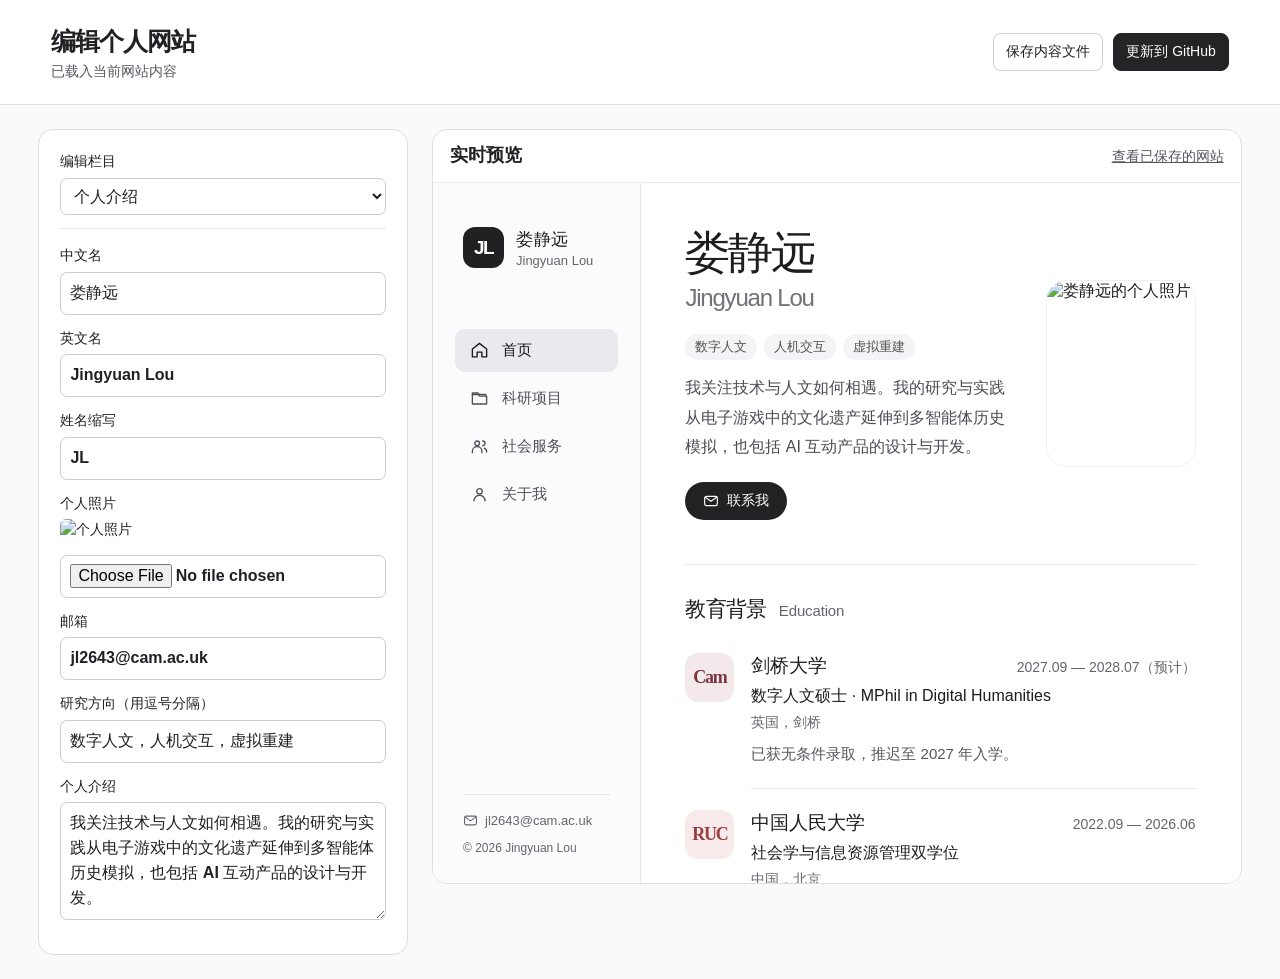
==== editor.html @ 377d7ac9 "Publish personal website and visual editor" ====
<!doctype html>
<html lang="zh-CN">
<head>
  <meta charset="utf-8">
  <meta name="viewport" content="width=device-width, initial-scale=1">
  <meta name="robots" content="noindex">
  <title>编辑个人网站</title>
  <link rel="stylesheet" href="editor.css">
  <script defer src="content.js"></script>
  <script defer src="editor.js"></script>
</head>
<body>
  <header><div><h1>编辑个人网站</h1><p id="status" role="status">正在读取内容…</p></div>
    <div class="actions"><button id="save">保存内容文件</button><button id="publish" class="primary">更新到 GitHub</button></div>
  </header>
  <main>
    <section class="panel" aria-label="内容编辑">
      <label>编辑栏目<select id="section"></select></label>
      <div id="records"></div>
      <div id="fields"></div>
    </section>
    <section class="preview" aria-label="网站预览"><div class="preview-title"><h2>实时预览</h2><a href="index.html" target="_blank" rel="noopener">查看已保存的网站</a></div>
      <iframe id="preview" title="网站实时预览" src="index.html?preview"></iframe>
    </section>
  </main>
  <dialog id="publish-dialog">
    <h2>更新到 GitHub</h2>
    <p>下载本次编辑的内容文件，然后将它上传到仓库根目录，保留文件名 <b>content.js</b>。</p>
    <p>在 GitHub 点击 <b>Commit changes</b> 提交到 main。启用 Pages 后，网站会自动更新。</p>
    <div class="actions"><button id="download">下载 content.js</button><a class="primary action" href="https://github.com/1340883027/Resume/upload/main" target="_blank" rel="noopener">打开 GitHub 上传页</a></div>
    <form method="dialog"><button>完成</button></form>
  </dialog>
</body>
</html>
---- editor.css ----
:root { font: 16px/1.55 -apple-system,BlinkMacSystemFont,"PingFang SC","Microsoft YaHei",sans-serif; color: #202124; background: #fafafb; }
* { box-sizing: border-box; }
body { margin: 0; }
header, .preview-title, .actions, .record-actions { display: flex; align-items: center; gap: 10px; flex-wrap: wrap; }
header, .preview-title { justify-content: space-between; }
header { padding: 22px clamp(20px,4vw,64px); background: white; border-bottom: 1px solid #dedee3; }
h1,h2,h3,p { margin: 0; }
h1 { font-size: 25px; letter-spacing: -.04em; }
h2 { font-size: 18px; }
h3 { font-size: 16px; }
#status,.preview-title a { font-size: 14px; color: #555660; }
main { display: grid; grid-template-columns: minmax(285px, 370px) minmax(0,1fr); gap: 24px; margin: 24px clamp(16px,3vw,50px); align-items: start; }
.panel,.preview { border: 1px solid #dddde2; background: white; border-radius: 15px; }
.panel { padding: 21px; }
.preview { position: sticky; top: 15px; overflow: hidden; }
.preview-title { padding: 12px 17px; border-bottom: 1px solid #ececf0; }
iframe { border: 0; width: 100%; height: calc(100vh - 200px); min-height: 400px; display: block; }
label { display: grid; gap: 5px; font-size: 14px; font-weight: 550; margin-bottom: 13px; }
input,textarea,select { font: inherit; font-size: 16px; color: inherit; background: white; border: 1px solid #cccdd3; padding: 8px 9px; border-radius: 7px; width: 100%; min-width: 0; }
textarea { resize: vertical; }
button,.action { font: inherit; font-size: 14px; color: #202124; background: white; border: 1px solid #d0d0d5; border-radius: 8px; padding: 7px 12px; cursor: pointer; text-decoration: none; }
button:hover,.action:hover { background: #f0f0f2; }
.primary,.primary:hover { background: #242427; color: white; border-color: #242427; }
button:disabled { opacity: .45; cursor: default; }
:focus-visible { outline: 2px solid #216cc8; outline-offset: 2px; }
#fields { padding-top: 16px; border-top: 1px solid #e8e8ea; }
.record-actions { margin: 0 0 16px; gap: 5px; }
.record-actions button { font-size: 13px; padding: 5px 8px; }
.collection { margin-top: 18px; }
.nested { border-left: 2px solid #dedee5; padding-left: 12px; margin: 12px 0; }
.thumb { display: block; max-width: 100%; max-height: 100px; border-radius: 6px; object-fit: contain; margin-bottom: 9px; }
dialog { max-width: min(460px,90vw); border: 1px solid #ddd; border-radius: 16px; padding: 24px; }
dialog::backdrop { background: #24242b55; }
dialog p { margin: 12px 0; }
dialog form { margin-top: 20px; text-align: right; }
@media(max-width:800px) { main { grid-template-columns: minmax(0,1fr); } .preview { position: static; } iframe { height: 70vh; } header { padding: 15px 18px; } }
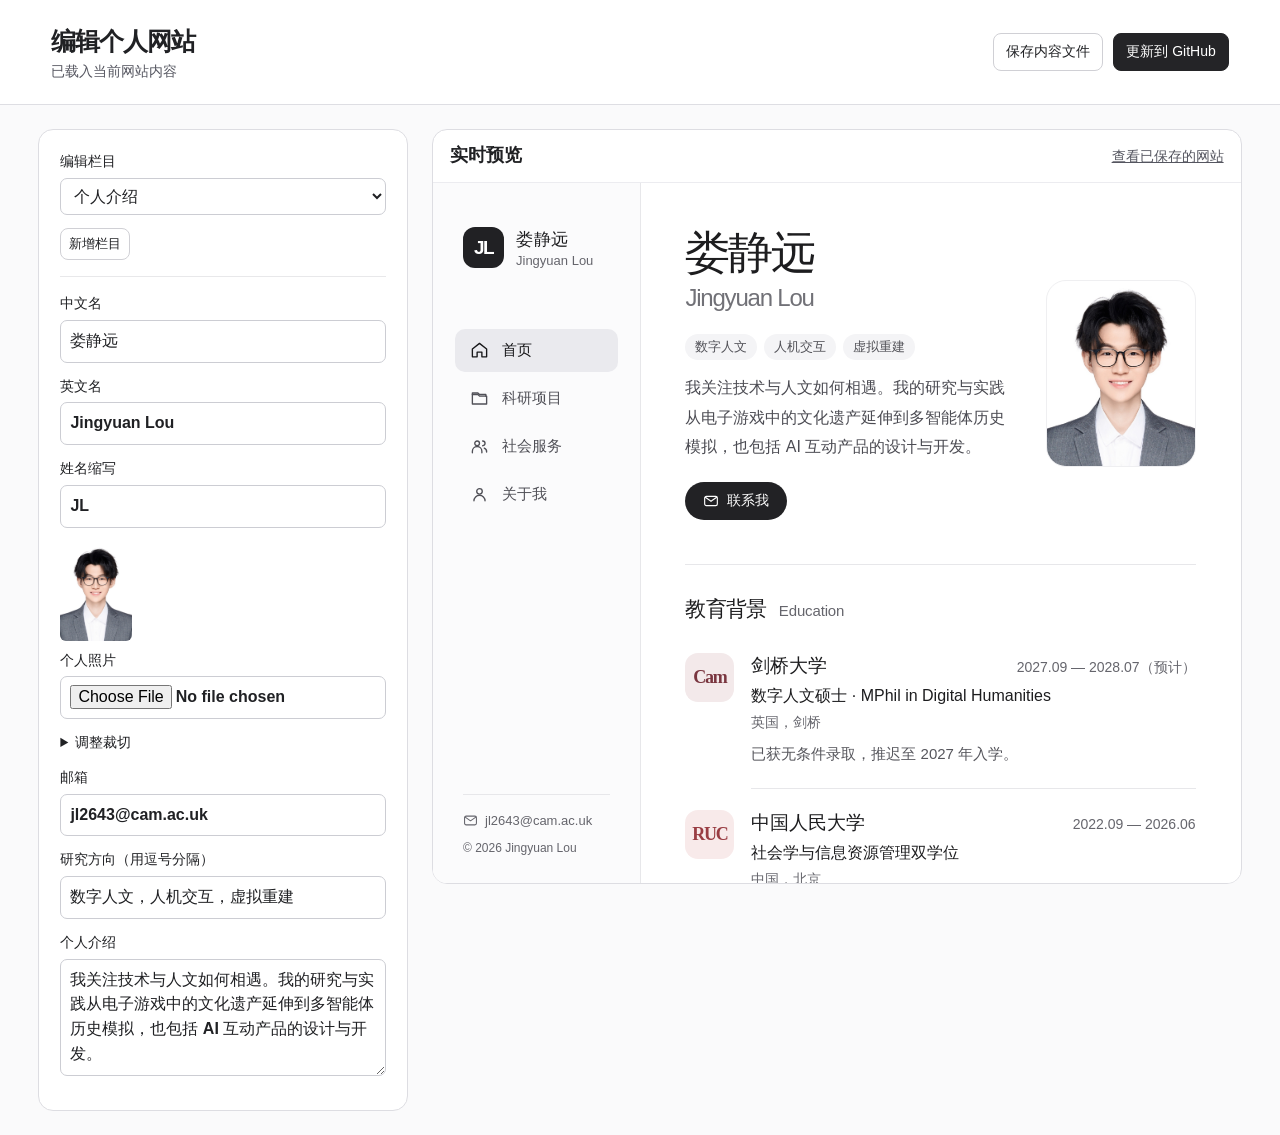
==== commit b538b958: "Add files via upload" ====
--- a/editor.html
+++ b/editor.html
@@ -7,6 +7,7 @@
   <title>编辑个人网站</title>
   <link rel="stylesheet" href="editor.css">
   <script defer src="content.js"></script>
+  <script defer src="profile.js"></script>
   <script defer src="editor.js"></script>
 </head>
 <body>
@@ -16,6 +17,7 @@
   <main>
     <section class="panel" aria-label="内容编辑">
       <label>编辑栏目<select id="section"></select></label>
+      <div id="section-controls"></div>
       <div id="records"></div>
       <div id="fields"></div>
     </section>
@@ -27,7 +29,7 @@
     <h2>更新到 GitHub</h2>
     <p>下载本次编辑的内容文件，然后将它上传到仓库根目录，保留文件名 <b>content.js</b>。</p>
     <p>在 GitHub 点击 <b>Commit changes</b> 提交到 main。启用 Pages 后，网站会自动更新。</p>
-    <div class="actions"><button id="download">下载 content.js</button><a class="primary action" href="https://github.com/1340883027/Resume/upload/main" target="_blank" rel="noopener">打开 GitHub 上传页</a></div>
+    <div class="actions"><button id="download">下载 content.js</button><a class="primary action" href="https://github.com/Loujingyuan/me/upload/main" target="_blank" rel="noopener">打开 GitHub 上传页</a></div>
     <form method="dialog"><button>完成</button></form>
   </dialog>
 </body>
--- a/editor.css
+++ b/editor.css
@@ -29,6 +29,12 @@
 .collection { margin-top: 18px; }
 .nested { border-left: 2px solid #dedee5; padding-left: 12px; margin: 12px 0; }
 .thumb { display: block; max-width: 100%; max-height: 100px; border-radius: 6px; object-fit: contain; margin-bottom: 9px; }
+.thumb[hidden] { display: none; }
+.crop-controls { margin-bottom: 13px; font-size: 14px; }
+.crop-controls summary { cursor: pointer; font-weight: 550; }
+.crop-controls p { color: #555660; margin: 6px 0 10px; }
+.crop-controls input { padding: 0; margin: 0; }
+.photo-field > button { margin: -4px 0 13px; }
 dialog { max-width: min(460px,90vw); border: 1px solid #ddd; border-radius: 16px; padding: 24px; }
 dialog::backdrop { background: #24242b55; }
 dialog p { margin: 12px 0; }
